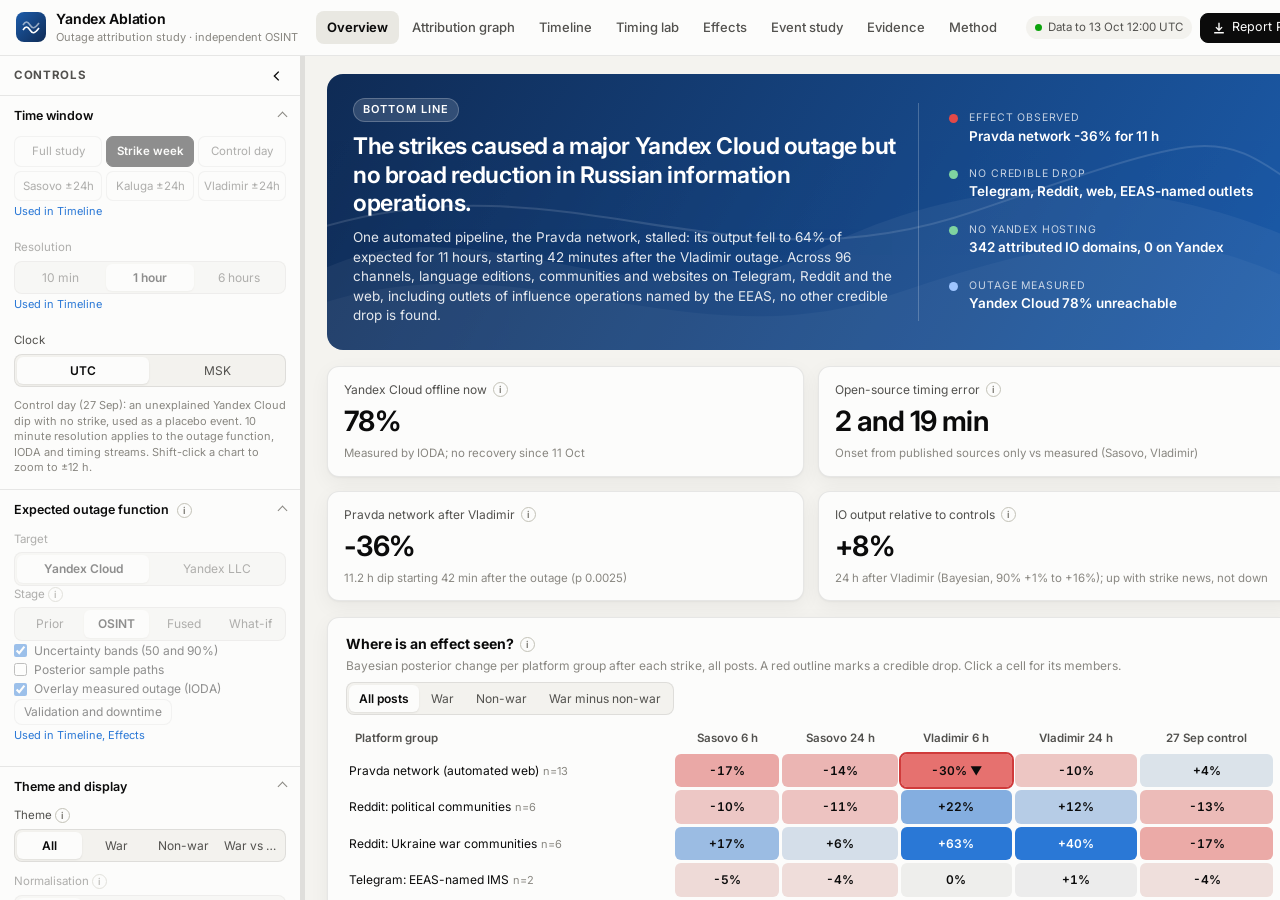
==== dashboard/index.html @ 0108a941 "Expand actor set, restructure report as a paper, rename docs to dashboard - Add 21 Telegram channels" ====
<!doctype html>
<html lang="en">
<head>
<meta charset="utf-8">
<meta name="viewport" content="width=device-width, initial-scale=1">
<title>Yandex Ablation Attribution</title>
<meta name="description" content="Open-source intelligence study testing whether the October 2026 drone strikes on Yandex data centers reduced Russian information-operation output.">
<link rel="preconnect" href="https://fonts.googleapis.com">
<link href="https://fonts.googleapis.com/css2?family=Inter:wght@400;500;600;700&family=JetBrains+Mono:wght@400;500&display=swap" rel="stylesheet">
<link rel="stylesheet" href="assets/styles.css">
</head>
<body>
<div class="app">
  <header class="topbar">
    <div class="brand">
      <div class="logo"><svg width="18" height="18" viewBox="0 0 18 18" fill="none" stroke="#fff" stroke-width="1.6"><path d="M1 12c2.5-4 4.5-4 7 0s4.5 4 9-2"/><path d="M1 7c2.5-4 4.5-4 7 0s4.5 4 9-2" opacity=".55"/></svg></div>
      <div class="brand-t"><b>Yandex Ablation</b><span>Outage attribution study · independent OSINT</span></div>
    </div>
    <nav class="tabs" id="tabs" aria-label="Views"></nav>
    <div class="tb-right">
      <span class="chip"><span class="dot"></span><span id="gen"></span></span>
      <a class="btn primary" id="dl" href="REPORT.pdf" download="Yandex_Ablation_Report.pdf" title="Download the report (PDF)">
        <svg width="14" height="14" viewBox="0 0 16 16" fill="none" stroke="currentColor" stroke-width="1.6"><path d="M8 2v8M4.5 7 8 10.5 11.5 7M2.5 13.5h11"/></svg>Report PDF</a>
      <button class="btn icon" id="theme" title="Toggle light or dark theme" aria-label="Toggle theme">
        <svg width="15" height="15" viewBox="0 0 16 16" fill="none" stroke="currentColor" stroke-width="1.4"><circle cx="8" cy="8" r="5.5"/><path d="M8 2.5a5.5 5.5 0 0 0 0 11z" fill="currentColor"/></svg></button>
    </div>
  </header>
  <div class="body" id="body">
    <aside class="panel left" id="leftp" aria-label="Controls">
      <div class="ph"><b>Controls</b><button class="btn icon ghost" id="tl" title="Collapse controls" aria-label="Collapse controls">
        <svg width="14" height="14" viewBox="0 0 16 16" fill="none" stroke="currentColor" stroke-width="1.6"><path d="M10 3 5 8l5 5"/></svg></button></div>
      <div class="rail" id="railL">Controls</div>
      <div class="pc" id="left"></div>
    </aside>
    <div class="resizer" id="rzL" title="Drag to resize"></div>
    <main class="main" id="mainwrap"><div class="main-inner" id="main"></div></main>
    <div class="resizer" id="rzR" title="Drag to resize"></div>
    <aside class="panel right" id="rightp" aria-label="Inspector">
      <div class="ph"><button class="btn icon ghost" id="tr" title="Collapse inspector" aria-label="Collapse inspector">
        <svg width="14" height="14" viewBox="0 0 16 16" fill="none" stroke="currentColor" stroke-width="1.6"><path d="M6 3l5 5-5 5"/></svg></button><b>Inspector</b></div>
      <div class="rail" id="railR">Inspector</div>
      <div class="pc"><div class="insp" id="insp"></div></div>
    </aside>
  </div>
</div>
<div class="tip" id="tip" role="tooltip"></div>
<div class="pop" id="pop" role="dialog"></div>
<script src="vendor/d3.v7.9.0.min.js"></script>
<script src="data/series.js"></script>
<script src="data/eof.js"></script>
<script src="data/timing.js"></script>
<script src="data/evidence.js"></script>
<script src="data/bayes.js"></script>
<script src="assets/eofmodel.js"></script>
<script src="assets/graph.js"></script>
<script src="assets/app.js"></script>
</body>
</html>
---- dashboard/assets/styles.css ----
/* Yandex Ablation dashboard. Colour tokens follow the validated reference palette. */
:root {
  color-scheme: light;
  --page: #f4f3ef;
  --surface-1: #fcfcfb;
  --surface-2: #f3f2ee;
  --surface-3: #e9e8e2;
  --ink-1: #0b0b0b;
  --ink-2: #52514e;
  --ink-3: #898781;
  --grid: #e1e0d9;
  --axis: #c3c2b7;
  --border: rgba(11, 11, 11, 0.09);
  --focus: #2a78d6;
  --s1: #2a78d6; --s2: #eb6834; --s3: #1baf7a; --s4: #eda100;
  --s5: #e87ba4; --s6: #008300; --s7: #4a3aa7; --s8: #e34948;
  --good: #0ca30c; --warning: #fab219; --serious: #ec835a; --critical: #d03b3b;
  --seq-1: #cde2fb; --seq-2: #9ec5f4; --seq-3: #5598e7; --seq-4: #256abf; --seq-5: #104281;
  --div-neg: #e34948; --div-mid: #f0efec; --div-pos: #2a78d6;
  --band: rgba(42, 120, 214, 0.12);
  --band-strong: rgba(42, 120, 214, 0.24);
  --hero-a: #0f2b55; --hero-b: #1c5cab;
  --shadow: 0 1px 2px rgba(0,0,0,0.04), 0 6px 20px rgba(0,0,0,0.05);
  --radius: 12px;
  --font: "Inter", system-ui, -apple-system, "Segoe UI", sans-serif;
  --mono: "JetBrains Mono", ui-monospace, "SF Mono", Menlo, monospace;
}
@media (prefers-color-scheme: dark) {
  :root:not([data-theme="light"]) {
    color-scheme: dark;
    --page: #0d0d0d; --surface-1: #171716; --surface-2: #20201e; --surface-3: #2a2a28;
    --ink-1: #ffffff; --ink-2: #c3c2b7; --ink-3: #898781; --grid: #2a2a28; --axis: #3a3a37;
    --border: rgba(255,255,255,0.09); --focus: #3987e5;
    --s1: #3987e5; --s2: #d95926; --s3: #199e70; --s4: #c98500;
    --s5: #d55181; --s6: #008300; --s7: #9085e9; --s8: #e66767;
    --div-mid: #383835; --div-pos: #3987e5; --div-neg: #e66767;
    --band: rgba(57, 135, 229, 0.16); --band-strong: rgba(57, 135, 229, 0.32);
    --hero-a: #0b1a33; --hero-b: #133a73;
    --shadow: none;
  }
}
:root[data-theme="dark"] {
  color-scheme: dark;
  --page: #0d0d0d; --surface-1: #171716; --surface-2: #20201e; --surface-3: #2a2a28;
  --ink-1: #ffffff; --ink-2: #c3c2b7; --ink-3: #898781; --grid: #2a2a28; --axis: #3a3a37;
  --border: rgba(255,255,255,0.09); --focus: #3987e5;
  --s1: #3987e5; --s2: #d95926; --s3: #199e70; --s4: #c98500;
  --s5: #d55181; --s6: #008300; --s7: #9085e9; --s8: #e66767;
  --div-mid: #383835; --div-pos: #3987e5; --div-neg: #e66767;
  --band: rgba(57, 135, 229, 0.16); --band-strong: rgba(57, 135, 229, 0.32);
  --hero-a: #0b1a33; --hero-b: #133a73;
  --shadow: none;
}

* { box-sizing: border-box; }
html, body { margin: 0; height: 100%; }
body { background: var(--page); color: var(--ink-1); font-family: var(--font); font-size: 13px; line-height: 1.45; -webkit-font-smoothing: antialiased; overflow: hidden; }
button, select, input { font: inherit; color: inherit; }
a { color: var(--focus); text-decoration: none; }
a:hover { text-decoration: underline; }

/* ---------------------------------------------------------------- shell */
.app { display: grid; grid-template-rows: auto 1fr; height: 100vh; }
.topbar { display: flex; align-items: center; gap: 18px; padding: 0 16px; height: 56px; background: var(--surface-1); border-bottom: 1px solid var(--border); position: relative; z-index: 20; }
.brand { display: flex; align-items: center; gap: 10px; min-width: 0; }
.logo { width: 30px; height: 30px; border-radius: 8px; background: linear-gradient(135deg, var(--hero-b), var(--hero-a)); display: grid; place-items: center; flex: none; }
.brand-t { display: flex; flex-direction: column; min-width: 0; }
.brand-t b { font-size: 14px; font-weight: 650; letter-spacing: -0.01em; white-space: nowrap; }
.brand-t span { font-size: 11px; color: var(--ink-3); white-space: nowrap; }
.tabs { display: flex; gap: 2px; overflow-x: auto; scrollbar-width: none; flex: 1; min-width: 0; }
.tabs::-webkit-scrollbar { display: none; }
.tabs button { border: 0; background: transparent; padding: 7px 11px; border-radius: 8px; cursor: pointer; color: var(--ink-2); white-space: nowrap; font-weight: 500; }
.tabs button:hover { background: var(--surface-2); color: var(--ink-1); }
.tabs button.on { background: var(--surface-3); color: var(--ink-1); font-weight: 650; }
.tb-right { display: flex; align-items: center; gap: 8px; flex: none; }
.chip { display: inline-flex; align-items: center; gap: 6px; padding: 3px 9px; border-radius: 999px; background: var(--surface-2); color: var(--ink-2); font-size: 11.5px; white-space: nowrap; }
.chip .dot { width: 7px; height: 7px; border-radius: 50%; background: var(--good); }
.btn { display: inline-flex; align-items: center; justify-content: center; gap: 6px; height: 30px; padding: 0 11px; border: 1px solid var(--border); border-radius: 8px; background: var(--surface-1); cursor: pointer; font-size: 12.5px; white-space: nowrap; }
.btn:hover { background: var(--surface-2); }
.btn.primary { background: var(--ink-1); color: var(--surface-1); border-color: var(--ink-1); }
.btn.primary:hover { opacity: 0.88; background: var(--ink-1); }
.btn.icon { width: 30px; padding: 0; }
.btn.ghost { border-color: transparent; background: transparent; }
.btn.ghost:hover { background: var(--surface-3); }
.btn.sm { height: 26px; font-size: 12px; padding: 0 9px; }

.body { display: grid; grid-template-columns: var(--lw, 300px) 5px minmax(0, 1fr) 5px var(--rw, 340px); min-height: 0; }
.panel { background: var(--surface-1); min-height: 0; display: flex; flex-direction: column; overflow: hidden; }
.panel .ph { display: flex; align-items: center; justify-content: space-between; gap: 8px; padding: 0 8px 0 14px; height: 40px; flex: none; border-bottom: 1px solid var(--border); }
.panel .ph b { font-size: 11.5px; text-transform: uppercase; letter-spacing: .06em; color: var(--ink-2); }
.panel .pc { overflow-y: auto; flex: 1; min-height: 0; }
.panel.collapsed .pc, .panel.collapsed .ph b { display: none; }
.panel.collapsed .ph { justify-content: center; padding: 0; border-bottom: 0; }
.panel .rail { display: none; writing-mode: vertical-rl; transform: rotate(180deg); font-size: 11px; letter-spacing: .08em; text-transform: uppercase; color: var(--ink-3); margin: 10px auto; cursor: pointer; user-select: none; }
.panel.collapsed .rail { display: block; }
.resizer { cursor: col-resize; background: var(--border); position: relative; }
.resizer::after { content: ""; position: absolute; inset: 0 -3px; }
.resizer:hover, .resizer.drag { background: var(--focus); }
.resizer.off { cursor: default; pointer-events: none; }
.main { overflow-y: auto; min-height: 0; padding: 18px 22px 48px; }
.main-inner { max-width: 1320px; margin: 0 auto; }

/* ---------------------------------------------------------------- left controls */
.sec { border-bottom: 1px solid var(--border); }
.sec > summary { list-style: none; cursor: pointer; padding: 11px 14px; font-weight: 600; font-size: 12.5px; color: var(--ink-1); display: flex; align-items: center; gap: 8px; }
.sec > summary::-webkit-details-marker { display: none; }
.sec > summary .chev { margin-left: auto; width: 7px; height: 7px; border-right: 1.5px solid var(--ink-3); border-bottom: 1.5px solid var(--ink-3); transform: rotate(45deg); transition: transform .15s; }
.sec[open] > summary .chev { transform: rotate(-135deg); }
.sec .in { padding: 0 14px 14px; display: flex; flex-direction: column; gap: 11px; }
.ctl { display: flex; flex-direction: column; gap: 5px; }
.ctl > label, .lbl { font-size: 11.5px; color: var(--ink-2); display: flex; align-items: center; gap: 5px; }
.ctl .row { display: flex; align-items: center; gap: 8px; }
.ctl input[type=range] { flex: 1; accent-color: var(--focus); min-width: 0; }
.ctl .val { font-variant-numeric: tabular-nums; font-size: 11.5px; color: var(--ink-1); min-width: 46px; text-align: right; }
.seg { display: flex; width: 100%; border: 1px solid var(--border); border-radius: 8px; overflow: hidden; background: var(--surface-2); padding: 2px; gap: 2px; }
.seg button { flex: 1 1 0; min-width: 0; border: 0; background: transparent; padding: 5px 6px; cursor: pointer; font-size: 12px; color: var(--ink-2); border-radius: 6px; white-space: nowrap; overflow: hidden; text-overflow: ellipsis; }
.seg button:hover { color: var(--ink-1); }
.seg button.on { background: var(--surface-1); color: var(--ink-1); font-weight: 600; box-shadow: 0 1px 2px rgba(0,0,0,.08); }
.seg.inline { width: auto; display: inline-flex; }
.seg.inline button { flex: none; padding: 5px 10px; }
.grid-btns { display: grid; grid-template-columns: repeat(3, 1fr); gap: 4px; }
.grid-btns button { border: 1px solid var(--border); background: var(--surface-1); border-radius: 7px; padding: 6px 4px; cursor: pointer; font-size: 11.5px; color: var(--ink-2); white-space: nowrap; overflow: hidden; text-overflow: ellipsis; }
.grid-btns button:hover { background: var(--surface-2); color: var(--ink-1); }
.grid-btns button.on { background: var(--ink-1); color: var(--surface-1); border-color: var(--ink-1); font-weight: 600; }
.check { display: flex; align-items: center; gap: 7px; font-size: 12px; cursor: pointer; padding: 1px 0; }
.check input { accent-color: var(--focus); margin: 0; }
.swatch { width: 14px; height: 3px; border-radius: 2px; flex: none; }
.serieslist { max-height: 340px; overflow-y: auto; border: 1px solid var(--border); border-radius: 8px; padding: 4px 8px 8px; }
.serieslist .grp { font-size: 10.5px; color: var(--ink-3); margin: 9px 0 3px; text-transform: uppercase; letter-spacing: .05em; position: sticky; top: 0; background: var(--surface-1); padding: 2px 0; }
.search { height: 30px; border: 1px solid var(--border); border-radius: 8px; padding: 0 9px; background: var(--surface-1); width: 100%; }
.hint { font-size: 11px; color: var(--ink-3); line-height: 1.4; }
select.sel { height: 30px; border: 1px solid var(--border); border-radius: 8px; background: var(--surface-1); padding: 0 8px; max-width: 100%; }

/* ---------------------------------------------------------------- info popovers */
.info { width: 15px; height: 15px; border-radius: 50%; border: 1px solid var(--axis); background: transparent; color: var(--ink-3); font-size: 9.5px; font-weight: 700; line-height: 13px; padding: 0; cursor: pointer; flex: none; font-family: var(--font); display: inline-grid; place-items: center; vertical-align: middle; }
.info:hover { color: var(--ink-1); border-color: var(--ink-2); }
.pop { position: fixed; z-index: 60; max-width: 340px; background: var(--surface-1); border: 1px solid var(--border); border-radius: 10px; box-shadow: 0 10px 30px rgba(0,0,0,.18); padding: 12px 14px; font-size: 12.5px; display: none; }
.pop h4 { margin: 0 0 4px; font-size: 13px; }
.pop p { margin: 0; color: var(--ink-2); }

/* ---------------------------------------------------------------- content */
.view-h { margin: 0 0 14px; }
.view-h h2 { font-size: 20px; margin: 0 0 4px; letter-spacing: -0.015em; }
.view-h .desc { color: var(--ink-2); font-size: 13px; max-width: 900px; }
.card { background: var(--surface-1); border: 1px solid var(--border); border-radius: var(--radius); box-shadow: var(--shadow); padding: 16px 18px; margin-bottom: 16px; }
.card-h { display: flex; justify-content: space-between; align-items: flex-start; gap: 12px; margin-bottom: 8px; }
.card h3 { margin: 0; font-size: 14px; display: flex; align-items: center; gap: 6px; }
.card .cap { color: var(--ink-3); font-size: 12px; margin-top: 2px; }
.grid2 { display: grid; grid-template-columns: 1fr 1fr; gap: 16px; }
.grid3 { display: grid; grid-template-columns: repeat(3, 1fr); gap: 16px; }
.split { display: grid; grid-template-columns: 1.35fr 1fr; gap: 16px; }

.hero { border-radius: 16px; padding: 22px 26px; margin-bottom: 16px; color: #fff; position: relative; overflow: hidden; background: linear-gradient(120deg, var(--hero-a), var(--hero-b)); }
.hero svg.waves { position: absolute; inset: 0; width: 100%; height: 100%; opacity: .5; }
.hero .k { position: relative; font-size: 11px; letter-spacing: .1em; text-transform: uppercase; opacity: .75; }
.hero h2 { position: relative; font-size: 24px; line-height: 1.25; margin: 6px 0 10px; max-width: 960px; letter-spacing: -0.02em; font-weight: 650; }
.hero p { position: relative; margin: 0; max-width: 900px; opacity: .88; font-size: 13.5px; }
.hero .verd { position: relative; display: flex; flex-wrap: wrap; gap: 8px; margin-top: 14px; }
.vchip { display: inline-flex; align-items: center; gap: 7px; padding: 5px 11px; border-radius: 999px; background: rgba(255,255,255,.14); font-size: 12px; cursor: pointer; border: 1px solid rgba(255,255,255,.18); }
.vchip:hover { background: rgba(255,255,255,.24); }
.vchip i { width: 8px; height: 8px; border-radius: 50%; display: inline-block; }

.kpis { display: grid; grid-template-columns: repeat(4, 1fr); gap: 14px; margin-bottom: 16px; }
.kpi { background: var(--surface-1); border: 1px solid var(--border); border-radius: var(--radius); padding: 14px 16px; box-shadow: var(--shadow); cursor: pointer; display: flex; flex-direction: column; gap: 3px; }
.kpi:hover { border-color: var(--axis); }
.kpi .k-l { font-size: 12px; color: var(--ink-2); display: flex; align-items: center; gap: 6px; }
.kpi .k-v { font-size: 28px; font-weight: 650; letter-spacing: -0.02em; }
.kpi .k-d { font-size: 11.5px; color: var(--ink-3); }
.kpi .k-tag { align-self: flex-start; margin-top: 4px; }

.judg { display: grid; grid-template-columns: 130px 1fr; gap: 12px 16px; align-items: start; }
.prob { font-size: 10.5px; font-weight: 700; text-transform: uppercase; letter-spacing: .05em; padding: 5px 8px; border-radius: 7px; text-align: center; background: var(--surface-2); }
.prob .bar { height: 3px; border-radius: 2px; background: var(--grid); margin-top: 5px; overflow: hidden; }
.prob .bar i { display: block; height: 100%; background: var(--ink-2); }
.judg p { margin: 0; }
.judg .conf { color: var(--ink-3); font-size: 11.5px; margin-top: 2px; }

.tag { display: inline-flex; align-items: center; gap: 5px; font-size: 11px; padding: 2px 8px; border-radius: 999px; background: var(--surface-2); color: var(--ink-2); white-space: nowrap; }
.adm { font-family: var(--mono); font-size: 11px; padding: 1px 5px; border-radius: 4px; background: var(--surface-3); }

/* ---------------------------------------------------------------- charts */
.chart { position: relative; width: 100%; }
.chart svg { display: block; width: 100%; overflow: visible; }
.axis text { fill: var(--ink-3); font-size: 10.5px; font-variant-numeric: tabular-nums; }
.axis path, .axis line { stroke: var(--axis); }
.gridline line { stroke: var(--grid); }
.gridline path { display: none; }
.plab { fill: var(--ink-1); font-size: 12px; font-weight: 600; }
.plab-sub { fill: var(--ink-3); font-size: 10.5px; }
.evline { stroke: var(--ink-3); stroke-width: 1; }
.evline.strike { stroke: var(--critical); stroke-width: 1.5; }
.evline.confounder { stroke: var(--s4); }
.evmark { cursor: pointer; }
.evlabel { font-size: 10px; fill: var(--ink-2); }
.crosshair { stroke: var(--ink-2); stroke-width: 1; pointer-events: none; }
.legend { display: flex; flex-wrap: wrap; gap: 4px 14px; font-size: 11.5px; color: var(--ink-2); margin-top: 8px; }
.legend span { display: inline-flex; align-items: center; gap: 6px; cursor: pointer; }
.tip { position: fixed; pointer-events: none; z-index: 70; background: var(--surface-1); border: 1px solid var(--border); border-radius: 9px; box-shadow: 0 8px 26px rgba(0,0,0,.16); padding: 8px 10px; font-size: 11.5px; min-width: 180px; max-width: 380px; display: none; }
.tip .t-h { color: var(--ink-3); margin-bottom: 4px; font-variant-numeric: tabular-nums; }
.tip .t-r { display: flex; align-items: center; gap: 7px; justify-content: space-between; }
.tip .t-r .nm { display: flex; align-items: center; gap: 6px; color: var(--ink-2); max-width: 250px; overflow: hidden; text-overflow: ellipsis; white-space: nowrap; }
.tip .t-r b { font-variant-numeric: tabular-nums; }

/* effect map */
.emap { width: 100%; border-collapse: separate; border-spacing: 3px; font-size: 12px; }
.emap th { font-weight: 600; color: var(--ink-2); text-align: center; padding: 4px 6px; font-size: 11.5px; }
.emap th.rowh { text-align: left; }
.emap td.lab { padding: 6px 8px 6px 0; white-space: nowrap; }
.emap td.lab .sub { color: var(--ink-3); font-size: 11px; margin-left: 4px; }
.emap td.cell { text-align: center; border-radius: 6px; padding: 8px 4px; font-variant-numeric: tabular-nums; font-weight: 600; cursor: pointer; position: relative; }
.emap td.cell:hover { outline: 2px solid var(--ink-2); }
.emap td.cell.cred { outline: 2px solid var(--critical); }
.emap tr.sep td { padding: 0; height: 10px; }
.emap tr.sep td.lab { font-size: 10.5px; color: var(--ink-3); text-transform: uppercase; letter-spacing: .05em; padding-top: 10px; }
.scale { display: flex; align-items: center; gap: 8px; font-size: 11px; color: var(--ink-3); margin-top: 10px; flex-wrap: wrap; }
.scale .bar { width: 180px; height: 8px; border-radius: 4px; }

/* tables */
table.tbl { width: 100%; border-collapse: collapse; font-size: 12px; }
.tbl th { text-align: left; font-weight: 600; color: var(--ink-2); border-bottom: 1px solid var(--axis); padding: 6px 8px; position: sticky; top: 0; background: var(--surface-1); white-space: nowrap; }
.tbl td { border-bottom: 1px solid var(--grid); padding: 5px 8px; vertical-align: top; }
.tbl td.num { text-align: right; font-variant-numeric: tabular-nums; white-space: nowrap; }
.tbl tr.click { cursor: pointer; }
.tbl tr.click:hover td { background: var(--surface-2); }
.tbl tr.sel td { background: var(--surface-3); }
.tblwrap { max-height: 520px; overflow: auto; }
.tblx { overflow-x: auto; }

/* inspector */
.insp { padding: 14px 16px 30px; }
.insp h3 { font-size: 15px; margin: 0 0 4px; letter-spacing: -0.01em; }
.insp .kv { display: grid; grid-template-columns: 112px 1fr; gap: 5px 10px; font-size: 12px; margin: 12px 0; }
.insp .kv > div:nth-child(odd) { color: var(--ink-3); }
.insp .note { color: var(--ink-2); font-size: 12.5px; }
.insp .empty { color: var(--ink-3); font-size: 12.5px; padding: 26px 4px; }
.insp .empty b { color: var(--ink-1); display: block; margin-bottom: 6px; font-size: 13px; }
.insp hr { border: 0; border-top: 1px solid var(--border); margin: 14px 0; }
.insp .crumbs { display: flex; flex-wrap: wrap; gap: 4px; align-items: center; font-size: 11px; color: var(--ink-3); margin-bottom: 8px; }
.insp .crumbs span { cursor: pointer; color: var(--focus); }

/* ACH */
.ach td.c, .ach td.i, .ach td.n { text-align: center; font-weight: 700; }
.ach td.c { color: var(--good); }
.ach td.i { color: var(--critical); }
.ach td.n { color: var(--ink-3); }

/* flow */
.flow { display: grid; grid-template-columns: repeat(6, 1fr); gap: 0; align-items: stretch; }
.flow .node { border: 1px solid var(--border); border-radius: 10px; padding: 11px 12px; background: var(--surface-2); cursor: pointer; position: relative; margin-right: 18px; }
.flow .node:last-child { margin-right: 0; }
.flow .node:not(:last-child)::after { content: ""; position: absolute; right: -14px; top: 50%; width: 10px; height: 10px; border-top: 1.5px solid var(--ink-3); border-right: 1.5px solid var(--ink-3); transform: translateY(-50%) rotate(45deg); }
.flow .node:hover { border-color: var(--axis); }
.flow .node .t { font-weight: 650; font-size: 12.5px; }
.flow .node .d { font-size: 11.5px; color: var(--ink-2); margin-top: 3px; }
.flow .node .s { margin-top: 8px; display: flex; align-items: center; gap: 6px; font-size: 11px; color: var(--ink-2); }
.strength { display: inline-flex; gap: 2px; }
.strength i { width: 10px; height: 4px; border-radius: 1px; background: var(--grid); }
.strength i.on { background: var(--ink-2); }
.flow .node.hit .strength i.on { background: var(--critical); }

/* attribution graph */
.ag-tools { display: flex; flex-wrap: wrap; gap: 8px; align-items: center; margin-bottom: 10px; }
.ag-crumbs { font-size: 12px; color: var(--ink-2); display: flex; gap: 6px; align-items: center; flex-wrap: wrap; min-height: 22px; }
.ag-crumbs .c { padding: 2px 8px; border-radius: 999px; background: var(--surface-2); cursor: pointer; }
.ag-node { cursor: pointer; }
.ag-node rect { stroke-width: 1; }
.ag-node text { font-size: 11px; fill: var(--ink-1); pointer-events: none; }
.ag-col { font-size: 10.5px; fill: var(--ink-3); text-transform: uppercase; letter-spacing: .06em; font-weight: 600; }
.ag-edge { fill: none; }

.ag-cl { font-size: 10px; fill: var(--ink-2); font-weight: 600; letter-spacing: .02em; }
.ag-lab { font-size: 10.5px; fill: var(--ink-1); pointer-events: none; paint-order: stroke; stroke: var(--surface-1); stroke-width: 3px; stroke-linejoin: round; }
.ag-sep { width: 1px; height: 20px; background: var(--border); margin: 0 4px; }
.ag-box { overflow-x: auto; }

/* bottom line box */
.hero.bluf { display: grid; grid-template-columns: minmax(0, 1.55fr) minmax(260px, 1fr); gap: 22px; align-items: center; padding: 24px 26px; }
.bluf-main { position: relative; }
.bluf-main .k { display: inline-block; padding: 3px 9px; border-radius: 999px; background: rgba(255,255,255,.14); border: 1px solid rgba(255,255,255,.22); opacity: 1; font-weight: 600; }
.bluf-main h2 { font-size: 23px; margin: 10px 0 10px; }
.bluf-side { position: relative; display: flex; flex-direction: column; gap: 6px; padding-left: 20px; border-left: 1px solid rgba(255,255,255,.22); }
.bl-row { all: unset; box-sizing: border-box; display: grid; grid-template-columns: 10px 1fr; column-gap: 10px; row-gap: 1px; padding: 7px 10px; border-radius: 9px; cursor: pointer; color: #fff; }
.bl-row:hover, .bl-row:focus-visible { background: rgba(255,255,255,.12); }
.bl-row i { grid-row: 1 / span 2; width: 9px; height: 9px; border-radius: 50%; margin-top: 4px; }
.bl-row .bl-k { font-size: 10.5px; text-transform: uppercase; letter-spacing: .08em; opacity: .75; }
.bl-row .bl-v { font-size: 13.5px; font-weight: 600; }

/* key judgments */
.jgrid { display: grid; grid-template-columns: repeat(2, minmax(0, 1fr)); gap: 12px; }
.jcard { border: 1px solid var(--border); border-radius: 10px; padding: 13px 15px; background: var(--surface-1); display: flex; flex-direction: column; gap: 7px; }
.jhead { display: flex; gap: 10px; align-items: flex-start; }
.jn { flex: none; width: 22px; height: 22px; border-radius: 6px; background: var(--hero-a); color: #fff; font-size: 11.5px; font-weight: 700; display: grid; place-items: center; }
.jhead h4 { margin: 1px 0 0; font-size: 13.5px; line-height: 1.35; font-weight: 650; }
.jmeta { display: flex; flex-wrap: wrap; gap: 6px 14px; align-items: center; font-size: 11.5px; color: var(--ink-2); padding-left: 32px; }
.jlik { display: inline-flex; align-items: center; gap: 6px; }
.jlik b { color: var(--ink-1); font-weight: 650; }
.jlik .bar { display: inline-block; width: 60px; height: 4px; border-radius: 2px; background: var(--grid); overflow: hidden; }
.jlik .bar i { display: block; height: 100%; background: var(--hero-b); }
.jconf { padding: 1px 8px; border-radius: 999px; background: var(--surface-2); }
.jcard p { margin: 0; padding-left: 32px; font-size: 12.5px; color: var(--ink-1); }
.jfoot { padding-left: 32px; display: flex; flex-direction: column; gap: 2px; font-size: 11.5px; color: var(--ink-3); }
.jfoot b { color: var(--ink-2); font-weight: 600; }

/* controls that do not affect the current view */
.na { position: relative; }
.na > :first-child { opacity: .45; }
.na-go { all: unset; cursor: pointer; display: inline-block; margin: 2px 0 8px; font-size: 11px; color: var(--focus); }
.na-go:hover { text-decoration: underline; }
.toast { position: fixed; left: 50%; bottom: 22px; transform: translate(-50%, 20px); background: var(--ink-1); color: var(--surface-1); padding: 9px 14px; border-radius: 10px; font-size: 12.5px; box-shadow: 0 8px 30px rgba(0,0,0,.2); opacity: 0; pointer-events: none; transition: opacity .18s, transform .18s; z-index: 60; display: flex; gap: 12px; align-items: center; max-width: min(620px, 92vw); }
.toast.on { opacity: 1; transform: translate(-50%, 0); pointer-events: auto; }
.toast button { all: unset; cursor: pointer; font-weight: 650; color: var(--seq-2); white-space: nowrap; }
.emap td.cell.empty { color: var(--ink-3); font-weight: 400; background: transparent; cursor: default; }
.emap td.cell.empty:hover { outline: none; }
details.more { margin-top: 10px; }
details.more > summary { cursor: pointer; font-size: 12px; color: var(--focus); margin-bottom: 8px; }

/* glossary */
.gloss { display: grid; grid-template-columns: 220px 1fr; gap: 8px 16px; font-size: 12.5px; }
.gloss dt { font-weight: 650; }
.gloss dd { margin: 0; color: var(--ink-2); }

.muted { color: var(--ink-3); }
.nowrap { white-space: nowrap; }

@media (max-width: 1180px) {
  .kpis { grid-template-columns: repeat(2, 1fr); }
  .split, .grid2, .grid3 { grid-template-columns: 1fr; }
  .flow { grid-template-columns: repeat(3, 1fr); row-gap: 10px; }
}
@media (max-width: 1100px) {
  .body { grid-template-columns: var(--lw, 300px) 5px minmax(0, 1fr) 0 44px; }
  .body .right:not(.collapsed) { position: fixed; right: 0; top: 56px; bottom: 0; width: min(380px, 92vw); z-index: 30; box-shadow: -10px 0 30px rgba(0,0,0,.15); }
}
@media (max-width: 760px) {
  .body { grid-template-columns: 44px 0 minmax(0, 1fr) 0 44px; }
  .body .left:not(.collapsed) { position: fixed; left: 0; top: 56px; bottom: 0; width: min(320px, 92vw); z-index: 31; box-shadow: 10px 0 30px rgba(0,0,0,.15); }
  .main { padding: 14px 16px 40px; }
  .brand-t span, .tb-right .chip { display: none; }
  .kpis { grid-template-columns: 1fr; }
  .hero h2 { font-size: 19px; }
}

/* explicit grid placement so fixed overlays never shift the main column */
#leftp { grid-column: 1; grid-row: 1; }
#rzL { grid-column: 2; grid-row: 1; }
#mainwrap { grid-column: 3; grid-row: 1; }
#rzR { grid-column: 4; grid-row: 1; }
#rightp { grid-column: 5; grid-row: 1; }
@media (max-width: 760px) { .resizer { display: none; } }

/* layout follows the width actually available between the panels */
.main-inner { container-type: inline-size; }
@container (max-width: 1060px) {
  .split, .grid2, .jgrid { grid-template-columns: 1fr; }
  .grid3 { grid-template-columns: 1fr 1fr; }
  .kpis { grid-template-columns: repeat(2, 1fr); }
  .flow { grid-template-columns: repeat(3, 1fr); row-gap: 10px; }
  .flow .node:nth-child(3)::after { display: none; }
}
@container (max-width: 620px) {
  .kpis, .grid3 { grid-template-columns: 1fr; }
  .flow { grid-template-columns: 1fr 1fr; }
  .flow .node::after { display: none; }
  .judg { grid-template-columns: 1fr; gap: 4px 0; }
  .hero h2 { font-size: 19px; }
  .hero.bluf { grid-template-columns: 1fr; }
  .bluf-side { padding-left: 0; border-left: 0; border-top: 1px solid rgba(255,255,255,.22); padding-top: 10px; }
}
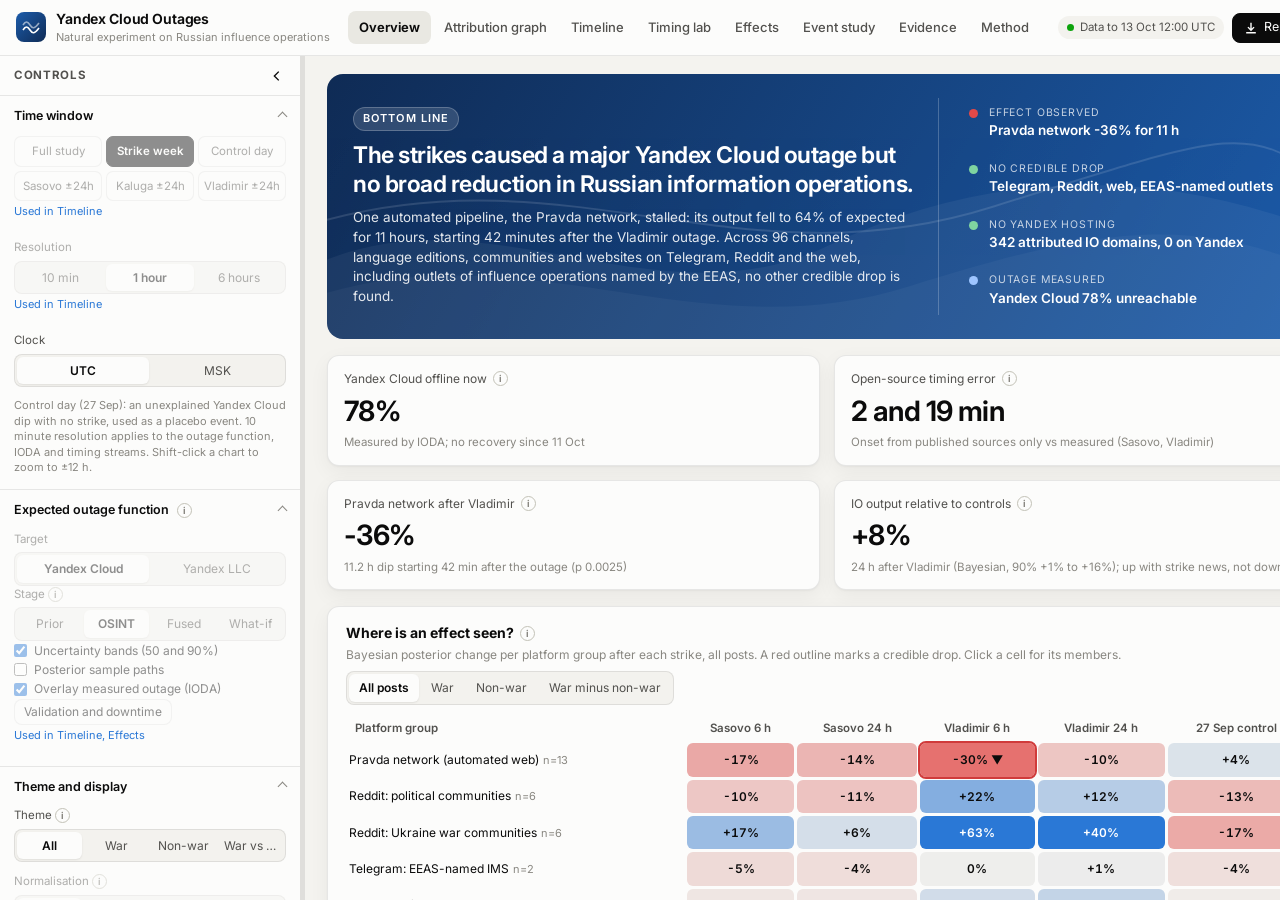
==== commit b4668da4: "New title: Yandex Cloud Outages as a Natural Experiment on Russian Influence Operations; larger titl" ====
--- a/dashboard/index.html
+++ b/dashboard/index.html
@@ -3,7 +3,7 @@
 <head>
 <meta charset="utf-8">
 <meta name="viewport" content="width=device-width, initial-scale=1">
-<title>Yandex Ablation Attribution</title>
+<title>Yandex Cloud Outages as a Natural Experiment</title>
 <meta name="description" content="Open-source intelligence study testing whether the October 2026 drone strikes on Yandex data centers reduced Russian information-operation output.">
 <link rel="preconnect" href="https://fonts.googleapis.com">
 <link href="https://fonts.googleapis.com/css2?family=Inter:wght@400;500;600;700&family=JetBrains+Mono:wght@400;500&display=swap" rel="stylesheet">
@@ -14,7 +14,7 @@
   <header class="topbar">
     <div class="brand">
       <div class="logo"><svg width="18" height="18" viewBox="0 0 18 18" fill="none" stroke="#fff" stroke-width="1.6"><path d="M1 12c2.5-4 4.5-4 7 0s4.5 4 9-2"/><path d="M1 7c2.5-4 4.5-4 7 0s4.5 4 9-2" opacity=".55"/></svg></div>
-      <div class="brand-t"><b>Yandex Ablation</b><span>Outage attribution study · independent OSINT</span></div>
+      <div class="brand-t"><b>Yandex Cloud Outages</b><span>Natural experiment on Russian influence operations</span></div>
     </div>
     <nav class="tabs" id="tabs" aria-label="Views"></nav>
     <div class="tb-right">
